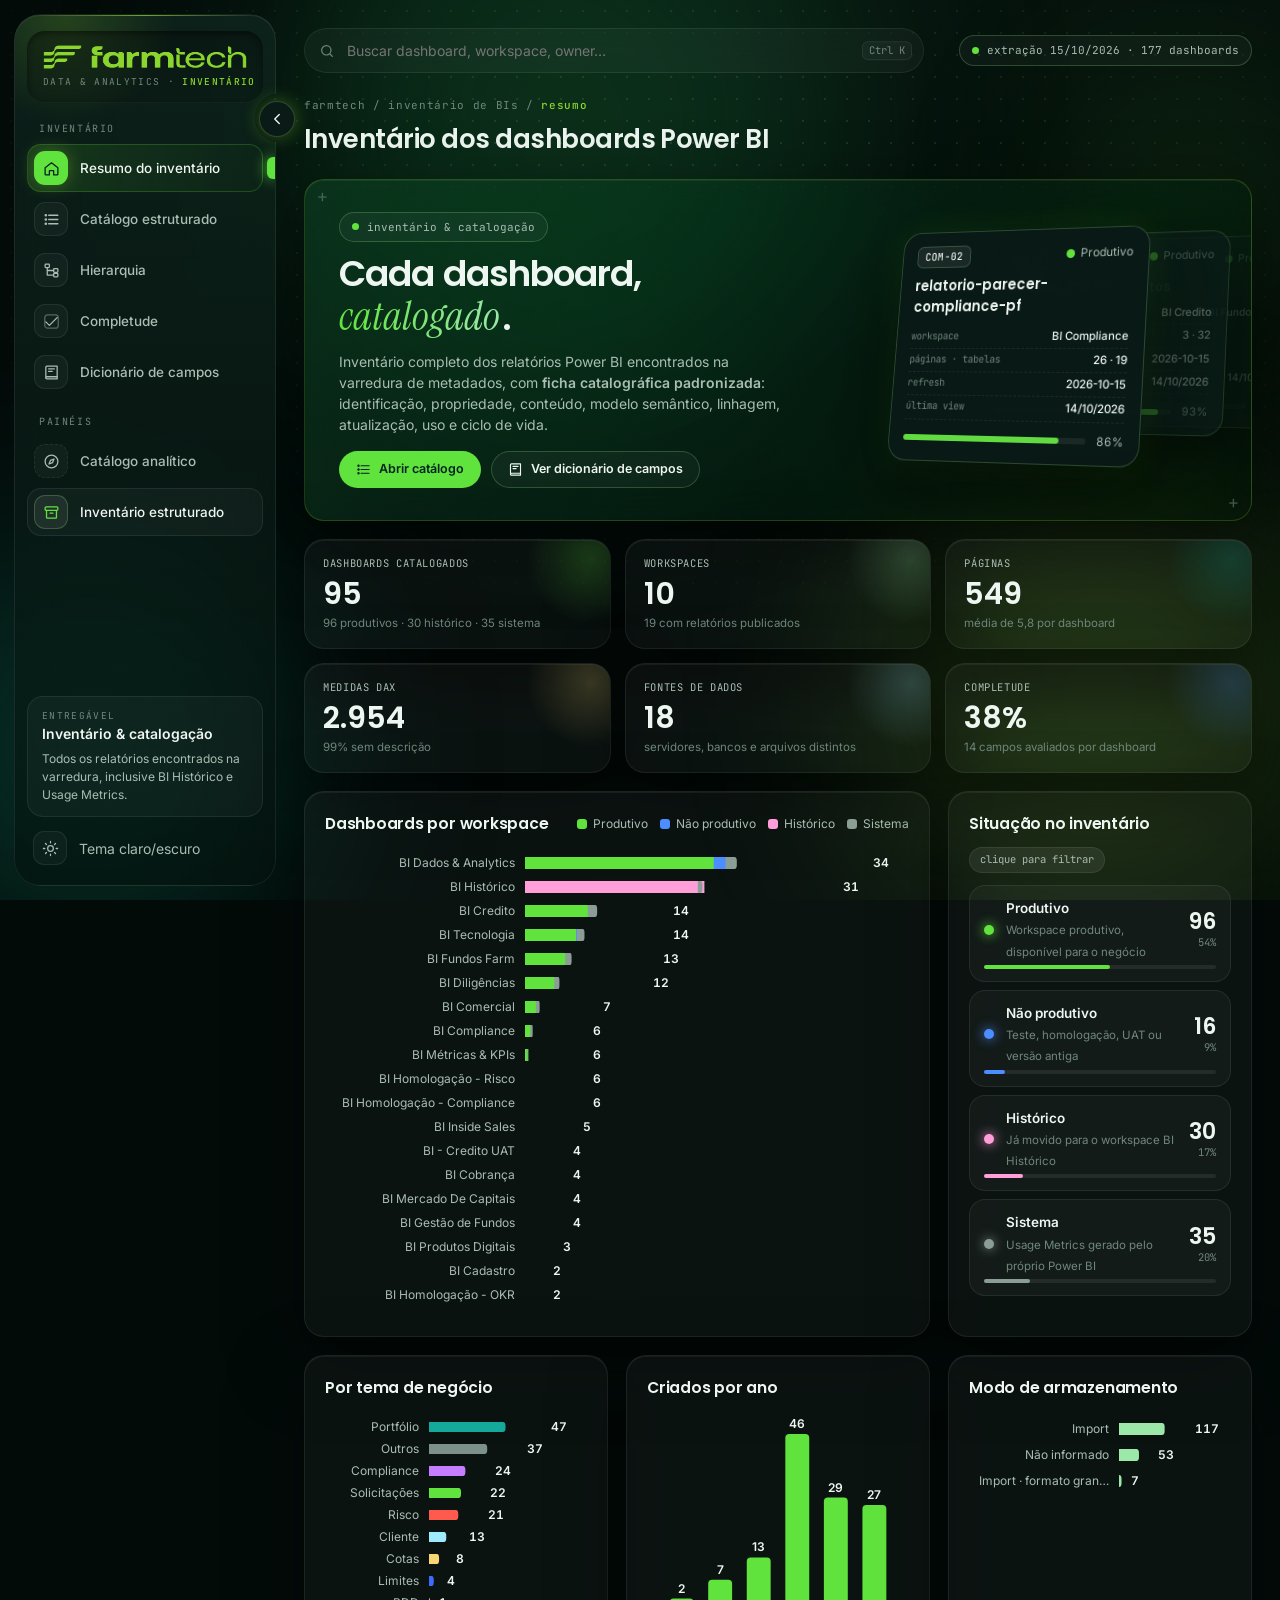
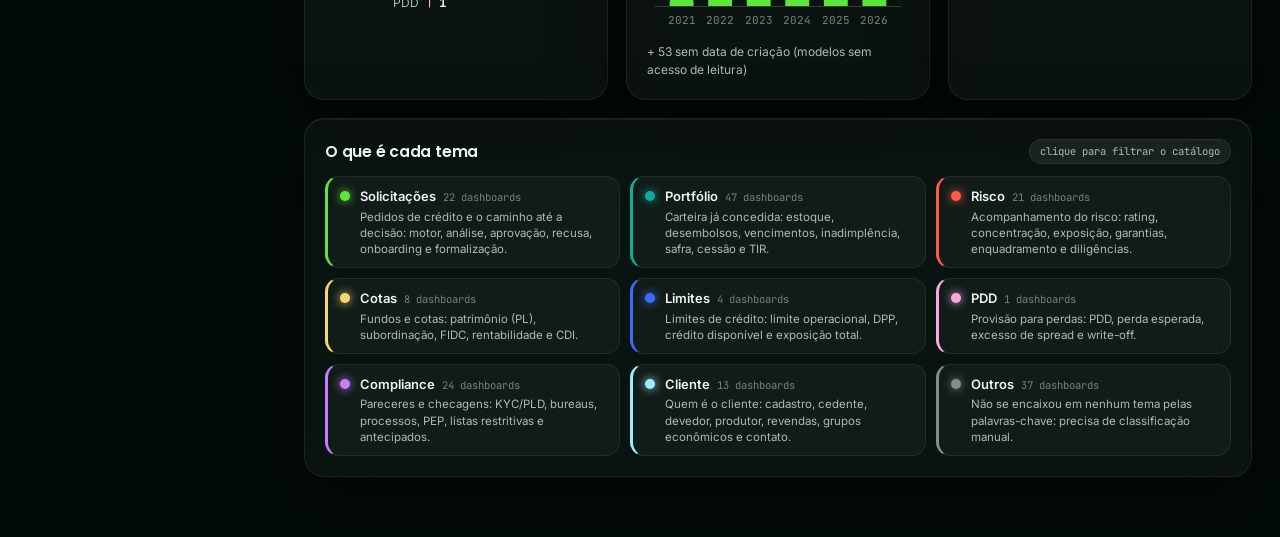
==== 03-dashboard/inventario.html @ 3e3327f7 "Versão inicial do catálogo de BIs (metadata scanning) Co-Authored-By: Claude Opus 5.5 <noreply@anthr" ====
<!doctype html>
<html lang="pt-BR">
<head>
  <meta charset="utf-8">
  <meta name="viewport" content="width=device-width, initial-scale=1">
  <title>Inventário de BIs · Farm Analytics</title>
  <link rel="preconnect" href="https://fonts.googleapis.com">
  <link rel="preconnect" href="https://fonts.gstatic.com" crossorigin>
  <link href="https://fonts.googleapis.com/css2?family=Poppins:wght@400;500;600;700&family=Inter:wght@400;500;600&family=Instrument+Serif:ital@0;1&family=JetBrains+Mono:wght@400;500&display=swap" rel="stylesheet">
  <link rel="stylesheet" href="assets/css/style.css">
  <link rel="stylesheet" href="assets/css/inventario.css">
</head>
<body>
  <div class="bg" aria-hidden="true">
    <span class="blob b1"></span><span class="blob b2"></span><span class="blob b3"></span><span class="blob b4"></span>
    <div class="grid-overlay"></div>
  </div>

  <div class="app">
    <!-- ================= SIDEBAR (flutuante, com entalhe) ================= -->
    <aside class="sidebar" id="sidebar">
      <div class="sb-panel">
        <a class="brand" href="inventario.html" data-label="Farmtech · Inventário de BIs">
          <div class="brand-logo">
            <img class="logo-dark-theme" src="assets/img/farmtech-logo-lime.png" alt="Farmtech">
            <img class="logo-light" src="assets/img/farmtech-logo-dark.png" alt="Farmtech">
            <div class="brand-kicker">Data &amp; Analytics · <b>Inventário</b></div>
          </div>
          <div class="brand-mark" aria-hidden="true">
            <img class="logo-dark-theme" src="assets/img/farmtech-mark-lime.png" alt="">
            <img class="logo-light" src="assets/img/farmtech-mark-dark.png" alt="">
          </div>
        </a>

        <div class="sb-label">Inventário</div>
        <nav class="nav" id="nav">
          <button data-view="resumo" class="active" data-label="Resumo do inventário"><span class="ni"><i data-ico="home"></i></span><span class="nl">Resumo do inventário</span></button>
          <button data-view="catalogo" data-label="Catálogo estruturado"><span class="ni"><i data-ico="list"></i></span><span class="nl">Catálogo estruturado</span></button>
          <button data-view="hierarquia" data-label="Hierarquia"><span class="ni"><i data-ico="tree"></i></span><span class="nl">Hierarquia</span></button>
          <button data-view="completude" data-label="Completude de metadados"><span class="ni"><i data-ico="check"></i></span><span class="nl">Completude</span></button>
          <button data-view="dicionario" data-label="Dicionário de campos"><span class="ni"><i data-ico="book"></i></span><span class="nl">Dicionário de campos</span></button>
        </nav>

        <div class="sb-label">Painéis</div>
        <nav class="nav panels">
          <a href="index.html" data-label="Catálogo analítico"><span class="ni"><i data-ico="compass"></i></span><span class="nl">Catálogo analítico</span></a>
          <a href="inventario.html" class="active" data-label="Inventário estruturado" aria-current="page"><span class="ni"><i data-ico="archive"></i></span><span class="nl">Inventário estruturado</span></a>
        </nav>

        <div class="side-foot">
          <div class="side-card">
            <div class="brand-kicker">Entregável</div>
            <div class="strong">Inventário &amp; catalogação</div>
            <div class="muted small" style="margin-top:6px">Todos os relatórios encontrados na varredura, inclusive BI Histórico e Usage Metrics.</div>
          </div>
          <button class="theme-toggle" id="themeToggle" data-label="Alternar tema claro/escuro"><span class="ni"><i data-ico="sun"></i></span><span class="nl">Tema claro/escuro</span></button>
        </div>
      </div>
      <button class="sb-toggle" id="sbToggle" aria-controls="sidebar"><i data-ico="chev"></i></button>
    </aside>

    <!-- ================= MAIN ================= -->
    <main class="main">
      <header class="topbar">
        <button class="menu-btn" id="menuBtn" aria-label="Menu"><i data-ico="menu"></i></button>
        <div class="top-actions">
          <div class="search">
            <i data-ico="search"></i>
            <input id="globalSearch" placeholder="Buscar dashboard, workspace, owner…" autocomplete="off">
            <kbd>Ctrl K</kbd>
            <div class="search-results" id="searchResults"></div>
          </div>
          <span class="status-pill"><span class="dot"></span><span id="topStatus">—</span></span>
        </div>
      </header>
      <div class="page-head page-title">
        <div class="crumb">farmtech / inventário de BIs / <b id="viewKicker">resumo</b></div>
        <h1 id="viewTitle">Inventário dos dashboards Power BI</h1>
      </div>

      <!-- ---------- RESUMO ---------- -->
      <section class="view active" id="view-resumo">
        <div class="hero glass inv-hero">
          <div class="hero-txt">
            <span class="status-pill"><span class="dot"></span>inventário &amp; catalogação</span>
            <h2>Cada dashboard, <span class="hl">catalogado</span>.</h2>
            <p class="muted">Inventário completo dos relatórios Power BI encontrados na varredura de metadados, com <b>ficha catalográfica padronizada</b>:
              identificação, propriedade, conteúdo, modelo semântico, linhagem, atualização, uso e ciclo de vida.</p>
            <div class="row gap" style="margin-top:4px">
              <button class="btn primary" data-goto="catalogo"><i data-ico="list"></i> Abrir catálogo</button>
              <button class="btn" data-goto="dicionario"><i data-ico="book"></i> Ver dicionário de campos</button>
            </div>
          </div>
          <div class="inv-stack" id="invStack" aria-hidden="true"></div>
        </div>

        <div class="kpis" id="invKpis"></div>

        <div class="grid g-3">
          <div class="card glass span-2">
            <div class="card-h"><h3>Dashboards por workspace</h3><div class="legend" id="legSit"></div></div>
            <div id="barWsInv" class="chart"></div>
          </div>
          <div class="card glass span-1">
            <div class="card-h"><h3>Situação no inventário</h3><span class="chip">clique para filtrar</span></div>
            <div id="sitList" class="sit-list"></div>
          </div>
        </div>

        <div class="grid g-3">
          <div class="card glass span-1">
            <div class="card-h"><h3>Por tema de negócio</h3></div>
            <div id="barTema" class="chart short"></div>
          </div>
          <div class="card glass span-1">
            <div class="card-h"><h3>Criados por ano</h3></div>
            <div id="colAno" class="chart short"></div>
          </div>
          <div class="card glass span-1">
            <div class="card-h"><h3>Modo de armazenamento</h3></div>
            <div id="barModo" class="chart short"></div>
          </div>
        </div>

        <div class="card glass">
          <div class="card-h"><h3>O que é cada tema</h3><span class="chip">clique para filtrar o catálogo</span></div>
          <div id="temaLegInv"></div>
        </div>
      </section>

      <!-- ---------- CATÁLOGO ESTRUTURADO ---------- -->
      <section class="view" id="view-catalogo">
        <div class="toolbar glass">
          <input class="mini-search wide" id="invSearch" placeholder="Filtrar por nome, ID, workspace, owner, dataset, tabela…">
          <div class="tb-group"><label>Workspace</label><select id="fWs"><option value="">Todos</option></select></div>
          <div class="tb-group"><label>Tema</label><select id="fTema"><option value="">Todos</option></select></div>
          <div class="tb-group"><label>Situação</label><select id="fSit"><option value="">Todas</option></select></div>
          <div class="tb-group"><label>Ano</label><select id="fAno"><option value="">Todos</option></select></div>
          <div class="tb-group"><label>Owner</label><select id="fOwner"><option value="">Todos</option></select></div>
          <div class="row gap">
            <button class="btn" id="expCsv"><i data-ico="download"></i> CSV</button>
            <button class="btn" id="expJson"><i data-ico="download"></i> JSON</button>
          </div>
        </div>
        <div class="facet-row" id="facetSit"></div>
        <div class="card glass">
          <div class="card-h"><h3 id="catCount">Catálogo</h3><span class="muted small">Clique numa linha para abrir a ficha catalográfica</span></div>
          <div class="table-wrap xtall"><table class="dt" id="invTable"></table></div>
        </div>
      </section>

      <!-- ---------- HIERARQUIA ---------- -->
      <section class="view" id="view-hierarquia">
        <div class="section-intro">
          <p class="muted">Estrutura do inventário em três níveis: <b>workspace › dashboard › página</b>. O tamanho de cada bloco é o número de dashboards. Clique num bloco para aproximar e no caminho do título para voltar; clicar de novo num dashboard (ou numa página) abre a ficha.</p>
        </div>
        <div class="card glass">
          <div class="card-h"><h3 id="icicleTitle">Inventário</h3><div class="legend" id="legIcicle"></div></div>
          <div id="icicle" class="icicle"></div>
        </div>
        <div class="ws-cards" id="wsCards"></div>
      </section>

      <!-- ---------- COMPLETUDE ---------- -->
      <section class="view" id="view-completude">
        <div class="kpis small" id="qKpis"></div>
        <div class="grid g-3">
          <div class="card glass span-1">
            <div class="card-h"><h3>Preenchimento por campo</h3></div>
            <p class="muted small" style="margin-top:-4px">% dos dashboards em que o campo veio preenchido. Campos que não se aplicam a um relatório ficam fora da conta.</p>
            <div id="fieldBars" class="field-bars"></div>
          </div>
          <div class="card glass span-2">
            <div class="card-h"><h3>Workspace × campo</h3><div class="legend" id="legHeat"></div></div>
            <div id="heat" class="heat"></div>
          </div>
        </div>
        <div class="card glass">
          <div class="card-h"><h3>Fichas com lacunas</h3><span class="muted small">Ordenado da menor para a maior completude</span></div>
          <div class="table-wrap tall"><table class="dt" id="gapTable"></table></div>
        </div>
      </section>

      <!-- ---------- DICIONÁRIO ---------- -->
      <section class="view" id="view-dicionario">
        <div class="section-intro">
          <p class="muted">Esquema da ficha catalográfica: conjunto de campos mapeados a partir da varredura dos metadados de relatórios, dashboards e workspaces históricos. Para cada campo, são apresentados seu significado e origem. Trata-se da base do inventário, sendo a mesma estrutura exportada nos formatos CSV e JSON para compor o Catálogo Estruturado.</p>
        </div>
        <div class="dict-groups" id="dictGroups"></div>
      </section>
    </main>
  </div>

  <!-- ================= MODAL ================= -->
  <div class="modal-backdrop" id="modal" aria-hidden="true">
    <div class="modal glass" role="dialog" aria-modal="true">
      <button class="modal-x" id="modalClose" aria-label="Fechar">×</button>
      <div id="modalBody"></div>
    </div>
  </div>
  <div class="tooltip" id="tooltip"></div>

  <script src="assets/vendor/d3.min.js"></script>
  <script src="data/catalogo_data.js"></script>
  <script src="assets/js/shell.js"></script>
  <script src="assets/js/inventario.js"></script>
</body>
</html>
---- 03-dashboard/assets/css/style.css ----
/* =========================================================================
   Catálogo de BIs · Farm Analytics
   Paleta e tipografia: Design-System / Cronograma Onboarding (Farmtech)
   Linguagem visual: painel escuro, grade de pontos, brilho lime,
   vidro fosco com borda fina e sidebar flutuante com entalhe.
   ========================================================================= */
:root {
  /* marca */
  --black-green: #00231D;
  --deep: #052A20;
  --forest: #0F4A31;
  --brand: #8AD62E;          /* verde da logo */
  --lime: #61E33D;
  --lime-2: #9BFF7A;
  --mint: #9BE8A8;
  --olive: #4F8406;
  --mist: #E4EFE9;
  --paper: #F0F7F3;

  /* superfícies (escuro = padrão) */
  --bg: #030B09;
  --bg-2: #07150F;
  --surface: rgba(255, 255, 255, 0.035);
  --surface-2: rgba(255, 255, 255, 0.07);
  --surface-solid: #0A1A16;
  --panel: rgba(9, 24, 20, 0.66);
  --border: rgba(255, 255, 255, 0.075);
  --border-strong: rgba(170, 240, 150, 0.22);
  --hair: rgba(255, 255, 255, 0.06);
  --ink: #EEF6F1;
  --ink-2: #A9BDB3;
  --ink-3: #6F877C;
  --grid: rgba(190, 255, 170, 0.11);
  --glow: rgba(138, 214, 46, 0.35);
  --shadow: 0 24px 70px rgba(0, 0, 0, 0.5);
  --blob-op: .5;
  --spot: rgba(138, 214, 46, 0.075);

  /* temas (validados: ΔE OKLab ≥ 15 visão normal) */
  --t-solicitacoes: #61E33D;
  --t-portfolio: #14A99A;
  --t-risco: #FF5A4E;
  --t-cotas: #F7D774;
  --t-limites: #3D6BFF;
  --t-pdd: #FFA8E0;
  --t-compliance: #C77DFF;
  --t-cliente: #9EEBFF;
  --t-outros: #7C918A;

  /* situação do inventário (validados: CVD ΔE ≥ 9 no escuro) */
  --s-produtivo: #61E33D;
  --s-naoprod: #4C8DFF;
  --s-historico: #FF9ED8;
  --s-sistema: #8A9E96;

  /* status */
  --r-manter: #61E33D;
  --r-consolidar: #5BA8FF;
  --r-revisar: #F2B84B;
  --r-arquivar: #FF5A4E;

  --radius: 20px;
  --radius-sm: 12px;
  --ease: cubic-bezier(.16, 1, .3, 1);
  --spring: cubic-bezier(.34, 1.4, .5, 1);
  --sb-w: 276px;
  --sb-w-min: 96px;
  --font-h: "Poppins", "Segoe UI", system-ui, sans-serif;
  --font-b: "Inter", "Segoe UI", system-ui, sans-serif;
  --font-s: "Instrument Serif", Georgia, "Times New Roman", serif;
  --font-m: "JetBrains Mono", ui-monospace, "Cascadia Mono", Consolas, monospace;
}

@media (prefers-color-scheme: light) {
  :root:not([data-theme="dark"]) { color-scheme: light; }
}
:root[data-theme="light"] {
  --bg: #EDF4EF;
  --bg-2: #F7FBF8;
  --surface: rgba(255, 255, 255, 0.7);
  --surface-2: rgba(255, 255, 255, 0.95);
  --surface-solid: #FFFFFF;
  --panel: rgba(255, 255, 255, 0.72);
  --border: rgba(15, 74, 49, 0.11);
  --border-strong: rgba(15, 74, 49, 0.26);
  --hair: rgba(15, 74, 49, 0.08);
  --ink: #00231D;
  --ink-2: #2D5546;
  --ink-3: #5F7E71;
  --grid: rgba(15, 74, 49, 0.14);
  --glow: rgba(63, 181, 31, 0.25);
  --shadow: 0 20px 50px rgba(15, 74, 49, 0.12);
  --blob-op: .26;
  --spot: rgba(63, 181, 31, 0.07);
  --t-cotas: #C99A12;
  --t-cliente: #1BA6CC;
  --t-pdd: #D9579E;
  --t-solicitacoes: #3FB51F;
  --r-manter: #2E9E1A;
  --s-produtivo: #2E9E1A;
  --s-naoprod: #2F6FD6;
  --s-historico: #C2367F;
  --s-sistema: #AEBAB5;
}
:root[data-theme="dark"] { color-scheme: dark; }

* { box-sizing: border-box; }
html, body { margin: 0; height: 100%; }
body {
  background: var(--bg);
  color: var(--ink);
  font-family: var(--font-b);
  font-size: 14px;
  line-height: 1.5;
  -webkit-font-smoothing: antialiased;
  overflow-x: hidden;
}
::selection { background: var(--lime); color: var(--black-green); }
h1, h2, h3, h4 { font-family: var(--font-h); margin: 0; letter-spacing: -0.015em; }
b, strong, .strong { font-weight: 600; }
.muted { color: var(--ink-2); }
.small { font-size: 12px; }
.mono { font-family: var(--font-m); letter-spacing: 0; }
.lime { color: var(--lime); }
.hl { font-family: var(--font-s); font-style: italic; font-weight: 400; letter-spacing: 0; padding-right: .06em;
  background: linear-gradient(90deg, var(--lime), var(--mint)); -webkit-background-clip: text; background-clip: text; color: transparent; }
:root[data-theme="light"] .hl { background: linear-gradient(90deg, #2E9E1A, #0F6B5A); -webkit-background-clip: text; background-clip: text; }
.row { display: flex; align-items: center; }
.gap { gap: 10px; flex-wrap: wrap; }

/* ---------------- fundo: grade de pontos + brilhos ---------------- */
.bg { position: fixed; inset: 0; z-index: 0; overflow: hidden; pointer-events: none;
  background: radial-gradient(1100px 650px at 78% -12%, var(--bg-2), transparent 70%), var(--bg); }
.blob { position: absolute; border-radius: 50%; filter: blur(110px); opacity: var(--blob-op); will-change: transform; }
.b1 { width: 560px; height: 560px; background: #12502A; top: -160px; left: 22%; animation: float1 28s ease-in-out infinite; }
.b2 { width: 460px; height: 460px; background: var(--brand); top: 52%; left: 68%; opacity: calc(var(--blob-op) * .38); animation: float2 34s ease-in-out infinite; }
.b3 { width: 380px; height: 380px; background: #0B5A4B; top: 62%; left: -8%; animation: float3 30s ease-in-out infinite; }
.b4 { width: 240px; height: 240px; background: var(--lime); top: 10%; left: 84%; opacity: calc(var(--blob-op) * .3); animation: float1 22s ease-in-out infinite reverse; }
@keyframes float1 { 0%,100% { transform: translate(0,0) scale(1); } 50% { transform: translate(90px,60px) scale(1.12); } }
@keyframes float2 { 0%,100% { transform: translate(0,0) scale(1); } 50% { transform: translate(-140px,-80px) scale(.9); } }
@keyframes float3 { 0%,100% { transform: translate(0,0); } 33% { transform: translate(80px,-60px); } 66% { transform: translate(30px,50px); } }
.grid-overlay { position: absolute; inset: 0;
  background-image: radial-gradient(var(--grid) 1px, transparent 1.4px);
  background-size: 22px 22px; mask-image: radial-gradient(ellipse 90% 70% at 55% 20%, #000 15%, transparent 78%);
  -webkit-mask-image: radial-gradient(ellipse 90% 70% at 55% 20%, #000 15%, transparent 78%); }

/* ---------------- layout ---------------- */
.app { position: relative; z-index: 1; display: grid; grid-template-columns: var(--sb-w) minmax(0, 1fr); min-height: 100vh;
  transition: grid-template-columns .55s var(--ease); }
.app.collapsed { grid-template-columns: var(--sb-w-min) minmax(0, 1fr); }

.glass {
  background-color: var(--surface);
  background-image: radial-gradient(420px circle at var(--mx, -999px) var(--my, -999px), var(--spot), transparent 45%);
  border: 1px solid var(--border);
  border-radius: var(--radius);
  backdrop-filter: blur(18px) saturate(140%);
  -webkit-backdrop-filter: blur(18px) saturate(140%);
  box-shadow: inset 0 1px 0 var(--hair), var(--shadow);
  transition: border-color .35s, transform .35s var(--ease), box-shadow .35s;
}

/* ================= SIDEBAR flutuante com entalhe ================= */
.sidebar { position: sticky; top: 0; height: 100vh; padding: 14px 0 14px 14px; z-index: 40; }
.sb-panel {
  --notch-y: 104px;
  position: relative; height: 100%; display: flex; flex-direction: column; gap: 18px; padding: 16px 12px 14px;
  border-radius: 26px; overflow: hidden auto; scrollbar-width: none;
  background: linear-gradient(180deg, rgba(16, 38, 31, .78), rgba(6, 17, 14, .62));
  border: 1px solid var(--border);
  backdrop-filter: blur(24px) saturate(150%); -webkit-backdrop-filter: blur(24px) saturate(150%);
  box-shadow: inset 0 1px 0 rgba(255,255,255,.07);
  /* o entalhe: meia-lua recortada na borda direita, onde encaixa o botão de recolher */
  -webkit-mask: radial-gradient(circle at calc(100% + 3px) var(--notch-y), transparent 24px, #000 24.6px);
          mask: radial-gradient(circle at calc(100% + 3px) var(--notch-y), transparent 24px, #000 24.6px);
}
:root[data-theme="light"] .sb-panel { background: linear-gradient(180deg, rgba(255,255,255,.88), rgba(255,255,255,.66)); }
.sb-panel::before { /* filete lime no topo */
  content: ""; position: absolute; left: 22px; right: 22px; top: 0; height: 1px;
  background: linear-gradient(90deg, transparent, var(--brand), transparent); opacity: .7; }
.sb-panel::after { /* brilho difuso */
  content: ""; position: absolute; width: 220px; height: 220px; left: -60px; top: -110px; border-radius: 50%;
  background: radial-gradient(circle, var(--glow), transparent 70%); opacity: .55; pointer-events: none; }

/* botão que mora no entalhe */
.sb-toggle { all: unset; position: absolute; z-index: 3; top: calc(14px + 104px - 17px); left: calc(100% - 17px);
  width: 34px; height: 34px; border-radius: 50%; display: grid; place-items: center; cursor: pointer; color: var(--ink);
  background: var(--surface-solid); border: 1px solid var(--border-strong);
  box-shadow: 0 0 0 4px rgba(3,11,9,.0), 0 0 18px var(--glow);
  transition: transform .5s var(--spring), background .25s, color .25s, box-shadow .25s; }
.sb-toggle:hover { background: var(--lime); color: var(--black-green); box-shadow: 0 0 26px var(--glow); }
.sb-toggle:focus-visible { outline: 2px solid var(--lime); outline-offset: 2px; }
.sb-toggle i { width: 16px; height: 16px; transition: transform .5s var(--ease); }
.app.collapsed .sb-toggle i { transform: rotate(180deg); }

.sb-panel > * { flex: none; }
.sb-panel::-webkit-scrollbar { display: none; }
@media (max-height: 820px) { .side-card { display: none; } .sb-panel { gap: 14px; } }

/* marca: placa "entalhada" com a logo */
.brand { position: relative; z-index: 1; height: 72px; border-radius: 18px; display: flex; align-items: center; padding: 0 16px; gap: 12px;
  background: linear-gradient(180deg, rgba(0,0,0,.28), rgba(0,0,0,.12));
  box-shadow: inset 0 2px 6px rgba(0,0,0,.45), inset 0 -1px 0 rgba(255,255,255,.05);
  text-decoration: none; color: inherit; overflow: hidden; }
:root[data-theme="light"] .brand { background: linear-gradient(180deg, rgba(0,35,29,.06), rgba(0,35,29,.02)); box-shadow: inset 0 2px 5px rgba(0,35,29,.12), inset 0 -1px 0 #fff; }
.brand-logo { display: flex; flex-direction: column; gap: 6px; min-width: 0; transition: opacity .35s, transform .45s var(--ease); }
.brand-logo img { height: 24px; width: auto; display: block; }
.brand-mark { position: absolute; left: 50%; top: 50%; width: 34px; translate: -50% -50%; opacity: 0; transform: scale(.6) rotate(-8deg);
  transition: opacity .35s, transform .5s var(--spring); }
.brand-mark img { width: 100%; display: block; }
.brand-kicker { font-family: var(--font-m); font-size: 9.5px; letter-spacing: .14em; color: var(--ink-3); white-space: nowrap; text-transform: uppercase; }
.brand-kicker b { color: var(--brand); font-weight: 500; }
.logo-light { display: none !important; }
:root[data-theme="light"] .logo-dark-theme { display: none !important; }
:root[data-theme="light"] .logo-light { display: block !important; }

/* rótulos de seção */
.sb-label { font-family: var(--font-m); font-size: 10px; letter-spacing: .16em; color: var(--ink-3); text-transform: uppercase; padding: 0 12px; margin-bottom: -10px;
  white-space: nowrap; transition: opacity .25s; }

/* navegação */
.nav { position: relative; z-index: 1; display: flex; flex-direction: column; gap: 3px; }
.nav button, .nav a { all: unset; cursor: pointer; display: flex; align-items: center; gap: 12px; padding: 6px 10px 6px 6px; border-radius: 14px;
  color: var(--ink-2); font-weight: 500; font-size: 13.5px; position: relative; border: 1px solid transparent;
  transition: background .25s, color .25s, border-color .25s; }
.nav .ni { width: 34px; height: 34px; border-radius: 11px; display: grid; place-items: center; flex: none; background: var(--surface);
  border: 1px solid var(--border); transition: background .3s, color .3s, box-shadow .3s, transform .45s var(--spring); }
.nav .ni i { width: 17px; height: 17px; }
.nav .nl { white-space: nowrap; overflow: hidden; text-overflow: ellipsis; transition: opacity .25s, transform .4s var(--ease); }
.nav button:hover, .nav a:hover { background: var(--surface-2); color: var(--ink); }
.nav button:hover .ni, .nav a:hover .ni { transform: scale(1.06); }
.nav button.active, .nav a.active { color: var(--ink); background: linear-gradient(90deg, rgba(97,227,61,.14), rgba(97,227,61,.02)); border-color: rgba(97,227,61,.22); }
.nav button.active .ni, .nav a.active .ni { background: var(--lime); color: var(--black-green); border-color: transparent; box-shadow: 0 0 18px var(--glow); }
.nav button.active::after, .nav a.active::after { /* entalhe no item ativo */
  content: ""; position: absolute; right: -13px; top: 50%; width: 8px; height: 22px; translate: 0 -50%; border-radius: 6px 0 0 6px;
  background: var(--lime); box-shadow: 0 0 14px var(--lime); }
.nav button:focus-visible, .nav a:focus-visible { outline: 2px solid var(--lime); outline-offset: 1px; }
i[data-ico] { display: inline-grid; width: 18px; height: 18px; flex: none; }
i[data-ico] svg { width: 100%; height: 100%; }

/* trocador de painéis */
.panels .ni { border-style: dashed; }
.panels a.active { background: var(--surface); border-color: var(--border); }
.panels a.active .ni { border-style: solid; background: var(--surface-2); color: var(--lime); border-color: var(--border-strong); box-shadow: none; }
.panels a.active::after { display: none; }
:root[data-theme="light"] .panels a.active .ni { color: #2E9E1A; }

.side-foot { position: relative; z-index: 1; margin-top: auto; display: flex; flex-direction: column; gap: 8px; }
.side-card { padding: 12px 14px; border-radius: 16px; background: var(--surface); border: 1px solid var(--border); overflow: hidden; transition: opacity .25s; }
.status-pill { display: inline-flex; align-items: center; gap: 8px; font-family: var(--font-m); font-size: 11px; color: var(--ink-2);
  padding: 6px 12px; border-radius: 99px; border: 1px solid var(--border-strong); background: var(--surface); white-space: nowrap; }
.dot { width: 7px; height: 7px; border-radius: 50%; background: var(--lime); box-shadow: 0 0 0 0 var(--glow); animation: ping 2.4s infinite; flex: none; }
@keyframes ping { 0% { box-shadow: 0 0 0 0 rgba(97,227,61,.55); } 70% { box-shadow: 0 0 0 8px rgba(97,227,61,0); } 100% { box-shadow: 0 0 0 0 rgba(97,227,61,0); } }
.theme-toggle { all: unset; cursor: pointer; display: flex; gap: 12px; align-items: center; padding: 6px 10px 6px 6px; border-radius: 14px; color: var(--ink-2); }
.theme-toggle .ni { width: 34px; height: 34px; border-radius: 11px; display: grid; place-items: center; flex: none; background: var(--surface); border: 1px solid var(--border); }
.theme-toggle .ni i { width: 17px; height: 17px; transition: transform .6s var(--spring); }
.theme-toggle:hover { background: var(--surface-2); color: var(--ink); }
.theme-toggle:hover .ni i { transform: rotate(90deg); }

/* sidebar recolhida */
.app.collapsed .nl, .app.collapsed .sb-label, .app.collapsed .side-card { opacity: 0; pointer-events: none; }
.app.collapsed .nl { transform: translateX(-6px); }
.app.collapsed .sb-label { height: 0; margin: 0; overflow: hidden; }
.app.collapsed .side-card { display: none; }
.app.collapsed .brand { padding: 0; justify-content: center; }
.app.collapsed .brand-logo { opacity: 0; transform: translateX(-12px); }
.app.collapsed .brand-mark { opacity: 1; transform: none; }
.app.collapsed .nav button, .app.collapsed .nav a, .app.collapsed .theme-toggle { padding: 6px; justify-content: center; gap: 0; }
.app.collapsed .nl { width: 0; }
/* dica flutuante quando recolhida (posicionada por shell.js) */
.sb-tip { position: fixed; z-index: 200; left: 0; top: 0; padding: 6px 12px; border-radius: 10px; font-size: 12px; font-weight: 500; white-space: nowrap;
  color: var(--ink); background: var(--surface-solid); border: 1px solid var(--border-strong); box-shadow: var(--shadow); pointer-events: none;
  opacity: 0; transform: translate(-6px, -50%); transition: opacity .18s, transform .3s var(--ease); }
.sb-tip.on { opacity: 1; transform: translate(0, -50%); }

/* ================= MAIN ================= */
.main { padding: 14px 28px 60px; min-width: 0; }
.topbar { position: sticky; top: 0; z-index: 30; display: flex; align-items: center; gap: 18px; margin: 0 -14px 20px; padding: 14px 14px;
  border-radius: 0 0 20px 20px; transition: background .3s, backdrop-filter .3s, box-shadow .3s; }
.topbar.scrolled { background: color-mix(in srgb, var(--bg) 70%, transparent); backdrop-filter: blur(16px) saturate(140%); -webkit-backdrop-filter: blur(16px) saturate(140%);
  box-shadow: 0 1px 0 var(--border); }
.page-title { display: flex; flex-direction: column; gap: 2px; min-width: 0; }
.page-title h1 { font-size: 22px; font-weight: 600; white-space: nowrap; overflow: hidden; text-overflow: ellipsis; }
.crumb { font-family: var(--font-m); font-size: 11px; letter-spacing: .06em; color: var(--ink-3); white-space: nowrap; }
.crumb b { color: var(--brand); font-weight: 500; text-transform: lowercase; }
:root[data-theme="light"] .crumb b { color: #2E9E1A; }
.kicker { font-size: 11px; letter-spacing: .18em; color: var(--ink-3); font-weight: 600; text-transform: uppercase; }
.menu-btn { all: unset; display: none; cursor: pointer; padding: 9px; border-radius: 12px; border: 1px solid var(--border); background: var(--surface); }
.menu-btn i { width: 18px; height: 18px; }
.top-actions { margin-left: auto; display: flex; align-items: center; gap: 12px; }
.search { position: relative; width: min(400px, 36vw); }
.search > i { position: absolute; z-index: 1; left: 15px; top: 50%; transform: translateY(-50%); color: var(--ink-3); width: 16px; height: 16px; pointer-events: none; }
.search input { width: 100%; padding: 11px 50px 11px 42px; border-radius: 99px; border: 1px solid var(--border);
  background: var(--surface); color: var(--ink); font: inherit; outline: none; backdrop-filter: blur(12px); transition: border .25s, box-shadow .25s, background .25s; }
.search input:focus { border-color: var(--lime); box-shadow: 0 0 0 4px rgba(97,227,61,.14); background: var(--surface-2); }
.search kbd { position: absolute; right: 12px; top: 50%; transform: translateY(-50%); font-family: var(--font-m); font-size: 10.5px; color: var(--ink-3);
  border: 1px solid var(--border); border-radius: 6px; padding: 1px 6px; background: var(--surface); pointer-events: none; z-index: 1; }
.search input:focus ~ kbd { opacity: 0; }
.search-results { position: absolute; top: calc(100% + 8px); left: 0; right: 0; max-height: 420px; overflow: auto; z-index: 30;
  background: var(--surface-solid); border: 1px solid var(--border-strong); border-radius: 18px; box-shadow: var(--shadow); display: none; padding: 6px; }
.search-results.open { display: block; animation: drop .28s var(--ease); transform-origin: top center; }
@keyframes drop { from { opacity: 0; transform: translateY(-6px) scale(.98); } to { opacity: 1; transform: none; } }
.search-results .sr { padding: 9px 12px; cursor: pointer; display: flex; gap: 10px; align-items: center; border-radius: 12px; }
.search-results .sr:hover, .search-results .sr.sel { background: var(--surface-2); }
.search-results .sr small { color: var(--ink-3); margin-left: auto; white-space: nowrap; }
.sr-type { font-family: var(--font-m); font-size: 10px; padding: 2px 7px; border-radius: 6px; background: var(--surface-2); color: var(--ink-2); text-transform: uppercase; letter-spacing: .04em; }

/* views */
.view { display: none; flex-direction: column; gap: 18px; }
.view.active { display: flex; }
.view.active > * { animation: rise .7s var(--ease) both; }
.view.active > *:nth-child(2) { animation-delay: .06s; }
.view.active > *:nth-child(3) { animation-delay: .12s; }
.view.active > *:nth-child(4) { animation-delay: .18s; }
.view.active > *:nth-child(5) { animation-delay: .24s; }
@keyframes rise { from { opacity: 0; transform: translateY(18px); filter: blur(4px); } to { opacity: 1; transform: none; filter: none; } }
@keyframes viewIn { from { opacity: 0; transform: translateY(14px); } to { opacity: 1; transform: none; } }
@keyframes pop { from { opacity: 0; transform: scale(.96); } to { opacity: 1; transform: none; } }

.grid { display: grid; gap: 18px; }
.g-3 { grid-template-columns: repeat(3, minmax(0, 1fr)); }
.g-2 { grid-template-columns: repeat(2, minmax(0, 1fr)); }
.span-1 { grid-column: span 1; }
.span-2 { grid-column: span 2; }
.card { padding: 20px; min-width: 0; }
.card.glass:hover { border-color: var(--border-strong); }
.card-h { display: flex; align-items: center; justify-content: space-between; gap: 12px; margin-bottom: 12px; flex-wrap: wrap; }
.card-h h3 { font-size: 15.5px; font-weight: 600; }
.chip { font-family: var(--font-m); font-size: 10.5px; padding: 4px 10px; border-radius: 99px; background: var(--surface-2); color: var(--ink-2); border: 1px solid var(--border); }
.chart { width: 100%; min-height: 260px; position: relative; }
.chart.tall { min-height: 440px; }

/* hero */
.hero { display: grid; grid-template-columns: 1.4fr 1fr; overflow: hidden; position: relative; min-height: 230px;
  background: linear-gradient(120deg, rgba(18,70,40,.5), rgba(3,14,11,.2)); border-color: rgba(138,214,46,.22); }
:root[data-theme="light"] .hero { background: linear-gradient(120deg, rgba(226,255,217,.9), rgba(255,255,255,.6)); }
.hero::before, .hero::after { /* marcas de mira nos cantos */
  content: "+"; position: absolute; font: 300 18px/1 var(--font-m); color: var(--ink-3); opacity: .6; pointer-events: none; }
.hero::before { left: 12px; top: 8px; }
.hero::after { right: 12px; bottom: 8px; }
.hero-txt { padding: 32px 34px; display: flex; flex-direction: column; gap: 12px; justify-content: center; position: relative; z-index: 1; }
.hero h2 { font-size: 36px; font-weight: 600; line-height: 1.12; letter-spacing: -0.025em; }
.hero h2 .hl { font-size: 1.12em; }
.hero p { max-width: 640px; margin: 0; }
.hero-orb { position: relative; }
.hero-orb canvas { position: absolute; inset: 0; width: 100%; height: 100%; }
.hero .status-pill { align-self: flex-start; }

/* KPIs */
.kpis { display: grid; grid-template-columns: repeat(6, minmax(0, 1fr)); gap: 14px; }
.kpis.small { grid-template-columns: repeat(4, minmax(0, 1fr)); }
.kpi { padding: 16px 18px; position: relative; overflow: hidden; cursor: default; }
.kpi:hover { transform: translateY(-4px); border-color: var(--border-strong); }
.kpi::after { content: ""; position: absolute; width: 130px; height: 130px; right: -46px; top: -46px; border-radius: 50%;
  background: radial-gradient(circle, var(--kc, var(--lime)) 0%, transparent 70%); opacity: .2; transition: opacity .3s, transform .6s var(--ease); }
.kpi:hover::after { opacity: .38; transform: scale(1.2); }
.kpi .k-label { font-family: var(--font-m); font-size: 10.5px; letter-spacing: .06em; color: var(--ink-2); text-transform: uppercase; }
.kpi .k-val { font-family: var(--font-h); font-size: 30px; font-weight: 600; margin-top: 6px; line-height: 1.1; font-variant-numeric: tabular-nums; }
.kpi .k-sub { font-size: 11.5px; color: var(--ink-3); margin-top: 4px; }
.kpi.clickable { cursor: pointer; }

/* legend */
.legend { display: flex; gap: 12px; flex-wrap: wrap; font-size: 12px; color: var(--ink-2); }
.legend span { display: inline-flex; gap: 6px; align-items: center; }
.sw { width: 10px; height: 10px; border-radius: 3px; display: inline-block; flex: none; }
.sw.round { border-radius: 50%; }

/* insights */
.insights { list-style: none; padding: 0; margin: 0; display: flex; flex-direction: column; gap: 10px; }
.insights li { display: flex; gap: 12px; padding: 12px; border-radius: 14px; background: var(--surface); border: 1px solid var(--border);
  cursor: pointer; transition: background .25s, transform .35s var(--ease), border-color .25s; }
.insights li:hover { background: var(--surface-2); transform: translateX(4px); border-color: var(--border-strong); }
.insights .ii { width: 30px; height: 30px; border-radius: 10px; display: grid; place-items: center; flex: none; font-weight: 700; font-family: var(--font-h); }
.insights .it b { color: var(--ink); }
.insights .it { color: var(--ink-2); font-size: 13px; }

/* toolbar */
.toolbar { display: flex; flex-wrap: wrap; gap: 18px; align-items: flex-end; padding: 14px 18px; }
.tb-group { display: flex; flex-direction: column; gap: 6px; }
.tb-group label { font-family: var(--font-m); font-size: 10.5px; color: var(--ink-3); letter-spacing: .04em; text-transform: uppercase; }
.tb-group label b { color: var(--lime); }
.seg { display: inline-flex; background: var(--surface); border: 1px solid var(--border); border-radius: 99px; padding: 3px; flex-wrap: wrap; }
.seg button { all: unset; cursor: pointer; padding: 6px 13px; border-radius: 99px; font-size: 12.5px; color: var(--ink-2); transition: background .25s, color .25s, box-shadow .25s; }
.seg button:hover { color: var(--ink); }
.seg button.on { background: var(--lime); color: var(--black-green); font-weight: 600; box-shadow: 0 4px 16px var(--glow); }
.seg.small button { padding: 4px 11px; font-size: 12px; }
select, .mini-search { font: inherit; color: var(--ink); background: var(--surface); border: 1px solid var(--border); border-radius: 12px; padding: 7px 11px; outline: none; transition: border-color .2s, box-shadow .2s; }
select option { background: var(--surface-solid); color: var(--ink); }
.mini-search:focus, select:focus { border-color: var(--lime); box-shadow: 0 0 0 3px rgba(97,227,61,.12); }
.mini-search.wide { min-width: 300px; flex: 1; }
input[type=range] { accent-color: var(--lime); width: 170px; }
.check { display: flex; gap: 8px; align-items: center; font-size: 12.5px; color: var(--ink-2); cursor: pointer; padding-bottom: 6px; }
.check input { accent-color: var(--lime); }
.btn { all: unset; cursor: pointer; display: inline-flex; gap: 8px; align-items: center; padding: 8px 16px; border-radius: 99px; font-size: 12.5px; font-weight: 600;
  border: 1px solid var(--border-strong); color: var(--ink); background: var(--surface); transition: background .25s, color .25s, transform .3s var(--spring), box-shadow .25s; }
.btn:hover { background: var(--lime); color: var(--black-green); transform: translateY(-2px); box-shadow: 0 8px 22px var(--glow); }
.btn.primary { background: var(--lime); color: var(--black-green); border-color: transparent; }
.btn i { width: 15px; height: 15px; }

/* grafo */
.graph-wrap { position: relative; height: 640px; overflow: hidden; padding: 0; }
.graph-wrap.tall { height: 620px; }
.graph-wrap svg { width: 100%; height: 100%; display: block; cursor: grab; }
.graph-wrap svg:active { cursor: grabbing; }
.graph-legend { position: absolute; left: 16px; top: 16px; display: flex; flex-direction: column; gap: 5px; padding: 12px 14px; border-radius: 14px;
  background: color-mix(in srgb, var(--surface-solid) 88%, transparent); backdrop-filter: blur(10px); border: 1px solid var(--border); font-size: 12px; max-height: calc(100% - 32px); overflow: auto; }
.graph-legend .lg { display: flex; gap: 8px; align-items: center; cursor: pointer; color: var(--ink-2); user-select: none; transition: opacity .2s; }
.graph-legend .lg.off { opacity: .35; text-decoration: line-through; }
.graph-legend .lg:hover { color: var(--ink); }
.graph-hint { position: absolute; bottom: 12px; left: 50%; transform: translateX(-50%); font-family: var(--font-m); font-size: 10.5px; color: var(--ink-3);
  background: color-mix(in srgb, var(--surface-solid) 88%, transparent); padding: 6px 14px; border-radius: 99px; border: 1px solid var(--border); white-space: nowrap; }
.graph-stats { position: absolute; right: 16px; top: 16px; font-family: var(--font-m); font-size: 11px; color: var(--ink-2); background: color-mix(in srgb, var(--surface-solid) 88%, transparent);
  padding: 8px 12px; border-radius: 12px; border: 1px solid var(--border); }
.node circle { stroke: var(--bg); stroke-width: 2px; transition: opacity .25s; }
.node text { font-size: 10px; fill: var(--ink-2); pointer-events: none; paint-order: stroke; stroke: var(--bg); stroke-width: 3px; transition: opacity .25s; }
.node.np circle { stroke-dasharray: 3 2; stroke: var(--ink-3); }
.node .halo { fill: none; stroke-width: 1.5; opacity: 0; }
.node:hover .halo, .node.focus .halo { opacity: .9; }
.link { stroke: var(--ink-3); transition: opacity .25s; }
.dim { opacity: .08 !important; }
.hull { fill-opacity: .07; stroke-opacity: .35; stroke-width: 1.5; stroke-dasharray: 5 5; transition: fill-opacity .3s; }
.hull-label { font-family: var(--font-h); font-size: 13px; font-weight: 600; text-anchor: middle; pointer-events: none; opacity: .9; }
.pop { transform-box: fill-box; transform-origin: center; animation: popIn .55s cubic-bezier(.2,1.4,.4,1) both; }
@keyframes popIn { from { transform: scale(0); opacity: 0; } to { transform: scale(1); opacity: 1; } }
@keyframes pulseRing { 0% { r: 6; opacity: .8; } 100% { r: 26; opacity: 0; } }

.edge-legend { display: grid; grid-template-columns: repeat(auto-fit, minmax(260px, 1fr)); gap: 10px; font-size: 13px; color: var(--ink-2); }
.edge-legend > div { display: block; }
.eline { display: inline-block; vertical-align: middle; margin-right: 8px; width: 34px; height: 0; border-top: 2px solid var(--ink-3); }
.eline.solid { border-top: 3px solid var(--lime); }
.eline.dup { border-top: 3px dashed var(--r-arquivar); }
.eline.thick { border-top-width: 3px; border-color: var(--ink-2); }
.eline.thin { border-top-width: 1px; opacity: .6; }

/* temas */
.section-intro p { margin: 0; max-width: 980px; }
.theme-cards { display: grid; grid-template-columns: repeat(auto-fill, minmax(260px, 1fr)); gap: 16px; }
.tcard { padding: 18px; cursor: pointer; position: relative; overflow: hidden; }
.tcard:hover { transform: translateY(-6px); border-color: var(--tc); }
.tcard::before { content: ""; position: absolute; inset: 0; background: radial-gradient(400px 160px at 100% 0%, var(--tc), transparent 60%); opacity: .14; transition: opacity .3s; }
.tcard:hover::before { opacity: .26; }
.tcard > * { position: relative; }
.tcard .t-top { display: flex; align-items: center; gap: 10px; }
.tcard .t-dot { width: 12px; height: 12px; border-radius: 50%; background: var(--tc); box-shadow: 0 0 14px var(--tc); }
.tcard h4 { font-size: 17px; font-weight: 600; }
.tcard .t-n { margin-left: auto; font-family: var(--font-h); font-size: 26px; font-weight: 600; }
.tcard .t-sub { font-size: 12px; color: var(--ink-3); margin: 2px 0 12px; }
.stackbar { display: flex; height: 8px; border-radius: 99px; overflow: hidden; gap: 2px; margin-bottom: 12px; background: var(--surface); }
.stackbar span { display: block; height: 100%; }
.t-tabs { display: flex; flex-wrap: wrap; gap: 5px; }
.tag { font-size: 11px; padding: 3px 8px; border-radius: 7px; background: var(--surface-2); border: 1px solid var(--border); color: var(--ink-2); white-space: nowrap; max-width: 100%; overflow: hidden; text-overflow: ellipsis; }
.tag.fato { border-color: rgba(97,227,61,.4); color: var(--ink); }
.tag.click { cursor: pointer; transition: border-color .2s, color .2s; }
.tag.click:hover { border-color: var(--lime); color: var(--ink); }
.t-gap { font-size: 12px; color: var(--r-revisar); margin-top: 8px; }

.clusters { display: grid; grid-template-columns: repeat(auto-fill, minmax(320px, 1fr)); gap: 12px; }
.cl { padding: 14px; border-radius: 16px; background: var(--surface); border: 1px solid var(--border); border-left: 4px solid var(--tc); }
.cl-h { display: flex; gap: 8px; align-items: center; margin-bottom: 8px; }
.cl-h b { font-family: var(--font-h); }
.cl-members { display: flex; flex-wrap: wrap; gap: 5px; margin: 8px 0; }

/* tabelas */
.col-top { display: flex; flex-direction: column; gap: 6px; max-height: 540px; overflow: auto; padding-right: 4px; }
.col-row { display: grid; grid-template-columns: 1fr auto; gap: 4px 8px; font-size: 12.5px; cursor: pointer; padding: 4px 6px; border-radius: 8px; }
.col-row:hover { background: var(--surface-2); }
.col-row .bar { grid-column: 1 / -1; height: 6px; border-radius: 0 4px 4px 0; background: var(--mint); opacity: .75; }

/* data tables */
.table-wrap { overflow: auto; max-height: 520px; border-radius: 12px; }
.table-wrap.tall { max-height: 620px; }
.table-wrap.xtall { max-height: calc(100vh - 230px); }
table.dt { width: 100%; border-collapse: separate; border-spacing: 0; font-size: 13px; }
.dt th { position: sticky; top: 0; z-index: 2; background: var(--surface-solid); text-align: left; font-family: var(--font-m); font-weight: 500; font-size: 10.5px; color: var(--ink-3);
  text-transform: uppercase; letter-spacing: .05em; padding: 10px 12px; border-bottom: 1px solid var(--border-strong); cursor: pointer; white-space: nowrap; user-select: none; }
.dt th:hover { color: var(--ink); }
.dt th.sorted::after { content: " ↓"; color: var(--lime); }
.dt th.sorted.asc::after { content: " ↑"; }
.dt td { padding: 10px 12px; border-bottom: 1px solid var(--border); vertical-align: top; }
.dt tbody tr { cursor: pointer; transition: background .15s; }
.dt tbody tr:hover { background: var(--surface-2); }
.dt td.num { text-align: right; font-variant-numeric: tabular-nums; }
.dt .nm { font-weight: 600; color: var(--ink); }
.dt .sub { font-size: 11.5px; color: var(--ink-3); }
.mbar { display: flex; align-items: center; gap: 8px; min-width: 110px; }
.mbar .track { flex: 1; height: 6px; border-radius: 99px; background: var(--surface-2); overflow: hidden; }
.mbar .fill { height: 100%; border-radius: 0 4px 4px 0; }
.mbar small { width: 30px; text-align: right; font-variant-numeric: tabular-nums; color: var(--ink-2); }
.reasons { display: flex; flex-wrap: wrap; gap: 4px; }
.reasons span { font-size: 11px; padding: 2px 7px; border-radius: 6px; background: var(--surface-2); color: var(--ink-2); }

/* badges */
.rb { display: inline-flex; align-items: center; gap: 5px; font-size: 11.5px; font-weight: 600; padding: 3px 9px; border-radius: 99px; white-space: nowrap; border: 1px solid; }
.rb::before { font-weight: 700; }
.rb.Manter { color: var(--r-manter); border-color: color-mix(in srgb, var(--r-manter) 45%, transparent); background: color-mix(in srgb, var(--r-manter) 12%, transparent); }
.rb.Manter::before { content: "✓"; }
.rb.Consolidar { color: var(--r-consolidar); border-color: color-mix(in srgb, var(--r-consolidar) 45%, transparent); background: color-mix(in srgb, var(--r-consolidar) 12%, transparent); }
.rb.Consolidar::before { content: "⇄"; }
.rb.Revisar { color: var(--r-revisar); border-color: color-mix(in srgb, var(--r-revisar) 45%, transparent); background: color-mix(in srgb, var(--r-revisar) 12%, transparent); }
.rb.Revisar::before { content: "!"; }
.rb.Arquivar { color: var(--r-arquivar); border-color: color-mix(in srgb, var(--r-arquivar) 45%, transparent); background: color-mix(in srgb, var(--r-arquivar) 12%, transparent); }
.rb.Arquivar::before { content: "✕"; }
.rb.Histórico, .rb.Sistema { color: var(--ink-3); border-color: var(--border-strong); }
.tb { display: inline-flex; align-items: center; gap: 6px; font-size: 12px; color: var(--ink-2); white-space: nowrap; }
.tb .sw { width: 9px; height: 9px; border-radius: 50%; }
.typ { font-size: 11px; padding: 2px 8px; border-radius: 6px; background: var(--surface-2); color: var(--ink-2); white-space: nowrap; }
.typ.mesmo_modelo { color: var(--lime); }
.typ.duplicado { color: var(--r-arquivar); }
.typ.alta_sobreposicao { color: var(--r-consolidar); }

/* rec cards */
.rec-cards { display: grid; grid-template-columns: repeat(4, minmax(0, 1fr)); gap: 14px; }
.rc { padding: 18px 20px; cursor: pointer; position: relative; overflow: hidden; }
.rc:hover { transform: translateY(-4px); }
.rc::after { content: ""; position: absolute; left: 0; right: 0; bottom: 0; height: 3px; background: var(--rcc); box-shadow: 0 0 18px var(--rcc); }
.rc .rc-n { font-family: var(--font-h); font-size: 34px; font-weight: 600; }
.rc .rc-l { display: flex; align-items: center; gap: 8px; }
.rc .rc-d { font-size: 12px; color: var(--ink-3); margin-top: 2px; }
.rules { padding-left: 18px; margin: 0 0 14px; color: var(--ink-2); font-size: 12.5px; display: flex; flex-direction: column; gap: 6px; }
.rec-legend { display: flex; flex-direction: column; gap: 8px; font-size: 12px; color: var(--ink-2); margin-bottom: 12px; }

/* matriz */
.matrix { width: 100%; aspect-ratio: 1; position: relative; }
.matrix svg { width: 100%; height: 100%; }

/* tooltip */
.tooltip { position: fixed; z-index: 300; pointer-events: none; padding: 10px 12px; border-radius: 14px; font-size: 12.5px; max-width: 320px;
  background: color-mix(in srgb, var(--surface-solid) 92%, transparent); backdrop-filter: blur(12px); border: 1px solid var(--border-strong); box-shadow: var(--shadow);
  opacity: 0; transform: translateY(6px) scale(.98); transition: opacity .18s, transform .25s var(--ease); color: var(--ink); }
.tooltip.on { opacity: 1; transform: none; }
.tooltip .tt-t { font-weight: 600; font-family: var(--font-h); margin-bottom: 4px; }
.tooltip .tt-r { display: flex; justify-content: space-between; gap: 14px; color: var(--ink-2); }
.tooltip .tt-r b { color: var(--ink); font-variant-numeric: tabular-nums; }

/* ================= MODAL ================= */
.modal-backdrop { position: fixed; inset: 0; z-index: 90; display: none; align-items: flex-start; justify-content: center; padding: 5vh 16px; overflow: auto;
  background: radial-gradient(900px 600px at var(--ox, 50%) var(--oy, 30%), rgba(97,227,61,.08), transparent 70%), rgba(1, 7, 5, .62);
  backdrop-filter: blur(14px) saturate(120%); -webkit-backdrop-filter: blur(14px) saturate(120%); }
:root[data-theme="light"] .modal-backdrop { background: radial-gradient(900px 600px at var(--ox, 50%) var(--oy, 30%), rgba(63,181,31,.1), transparent 70%), rgba(220, 232, 225, .55); }
.modal-backdrop.open { display: flex; animation: fade .35s ease-out both; }
.modal-backdrop.closing { animation: fadeOut .26s ease-in both; }
.modal-backdrop.closing .modal { animation: modalOut .26s ease-in both; }
@keyframes fade { from { opacity: 0; } }
@keyframes fadeOut { to { opacity: 0; } }
.modal { width: min(1100px, 100%); padding: 30px; position: relative; overflow: hidden; border-radius: 28px;
  background-color: color-mix(in srgb, var(--surface-solid) 90%, transparent);
  backdrop-filter: blur(30px) saturate(150%); -webkit-backdrop-filter: blur(30px) saturate(150%);
  border: 1px solid var(--border-strong); box-shadow: 0 40px 120px rgba(0,0,0,.55), inset 0 1px 0 var(--hair);
  transform-origin: var(--to-x, 50%) var(--to-y, 0%);
  animation: modalIn .6s var(--ease) both; }
.modal::before { content: ""; position: absolute; left: 40px; right: 40px; top: 0; height: 1px; background: linear-gradient(90deg, transparent, var(--brand), transparent); }
@keyframes modalIn { from { opacity: 0; transform: translateY(26px) scale(.92); filter: blur(8px); } to { opacity: 1; transform: none; filter: none; } }
@keyframes modalOut { to { opacity: 0; transform: translateY(14px) scale(.96); filter: blur(4px); } }
.modal #modalBody > * { animation: rise .6s var(--ease) both; }
.modal #modalBody > *:nth-child(2) { animation-delay: .07s; }
.modal #modalBody > *:nth-child(3) { animation-delay: .14s; }
.modal #modalBody > *:nth-child(n+4) { animation-delay: .2s; }
.modal-x { all: unset; cursor: pointer; position: absolute; right: 18px; top: 16px; z-index: 2; font-size: 22px; color: var(--ink-2); width: 38px; height: 38px;
  display: grid; place-items: center; border-radius: 50%; border: 1px solid var(--border); background: var(--surface);
  transition: background .25s, color .25s, transform .5s var(--spring); }
.modal-x:hover { background: var(--lime); color: var(--black-green); transform: rotate(90deg); }
.m-head { display: flex; gap: 16px; align-items: flex-start; margin-bottom: 18px; padding-right: 44px; flex-wrap: wrap; }
.m-head h2 { font-size: 24px; font-weight: 600; word-break: break-word; }
.m-head .m-meta { display: flex; flex-wrap: wrap; gap: 8px; margin-top: 8px; align-items: center; }
.m-icon { width: 52px; height: 52px; border-radius: 16px; display: grid; place-items: center; flex: none; font-family: var(--font-h); font-weight: 700; font-size: 20px; color: var(--black-green); }
.m-tabs { display: flex; gap: 4px; padding: 4px; margin-bottom: 18px; overflow-x: auto; border-radius: 99px; background: var(--surface); border: 1px solid var(--border); width: max-content; max-width: 100%; }
.m-tabs button { all: unset; cursor: pointer; padding: 7px 14px; font-size: 12.5px; color: var(--ink-2); border-radius: 99px; white-space: nowrap; transition: background .25s, color .25s; }
.m-tabs button:hover { color: var(--ink); }
.m-tabs button.on { color: var(--black-green); background: var(--lime); font-weight: 600; }
.m-pane { display: none; animation: rise .45s var(--ease); }
.m-pane.on { display: block; }
.m-grid { display: grid; grid-template-columns: repeat(4, minmax(0, 1fr)); gap: 12px; margin-bottom: 16px; }
.m-stat { padding: 14px; border-radius: 16px; background: var(--surface); border: 1px solid var(--border); }
.m-stat .v { font-family: var(--font-h); font-size: 22px; font-weight: 600; }
.m-stat .l { font-family: var(--font-m); font-size: 10.5px; color: var(--ink-3); text-transform: uppercase; letter-spacing: .04em; }
.m-sec { margin-bottom: 18px; }
.m-sec h4 { font-family: var(--font-m); font-size: 11px; color: var(--ink-3); text-transform: uppercase; letter-spacing: .1em; margin-bottom: 8px; font-weight: 500; }
.kv { display: grid; grid-template-columns: 170px 1fr; gap: 6px 14px; font-size: 13px; }
.kv > div:nth-child(odd) { color: var(--ink-3); }
.kv > div { word-break: break-word; }
.tbl-block { border: 1px solid var(--border); border-radius: 14px; margin-bottom: 8px; overflow: hidden; }
.tbl-block summary { padding: 10px 14px; cursor: pointer; display: flex; gap: 10px; align-items: center; background: var(--surface); list-style: none; }
.tbl-block summary::-webkit-details-marker { display: none; }
.tbl-block summary::before { content: "▸"; color: var(--ink-3); transition: transform .25s var(--ease); }
.tbl-block[open] summary::before { transform: rotate(90deg); }
.tbl-block .cols { padding: 10px 14px; display: flex; flex-wrap: wrap; gap: 5px; }
.score-ring { width: 64px; height: 64px; flex: none; }
.pbi-link { margin-left: auto; }
.m-graph { height: 420px; border-radius: 16px; background: var(--surface); border: 1px solid var(--border); position: relative; overflow: hidden; }
.m-graph svg { width: 100%; height: 100%; }
.cmp { display: grid; grid-template-columns: 1fr 1fr 1fr; gap: 12px; }
.cmp > div { padding: 12px; border-radius: 14px; background: var(--surface); border: 1px solid var(--border); }
.cmp h5 { margin: 0 0 8px; font-family: var(--font-m); font-size: 11px; color: var(--ink-3); text-transform: uppercase; letter-spacing: .06em; font-weight: 500; }
.empty { color: var(--ink-3); font-style: italic; font-size: 13px; }

/* faixa de uso (criação → janela do Usage Metrics → sem dados → extração) */
.uso-faixa { margin: 6px 0 16px; padding: 46px 4px 0; }
.uf-bar { position: relative; display: flex; gap: 3px; height: 14px; }
.uf-seg { height: 100%; border-radius: 4px; min-width: 6px; }
.uf-seg.pre { background: repeating-linear-gradient(45deg, var(--surface-2), var(--surface-2) 4px, transparent 4px, transparent 8px); border: 1px solid var(--border); }
.uf-seg.win { background: linear-gradient(90deg, color-mix(in srgb, var(--lime) 55%, transparent), var(--lime)); box-shadow: 0 0 16px var(--glow); }
.uf-seg.gap { background: repeating-linear-gradient(45deg, color-mix(in srgb, var(--r-revisar) 45%, transparent), color-mix(in srgb, var(--r-revisar) 45%, transparent) 4px, transparent 4px, transparent 8px);
  border: 1px solid color-mix(in srgb, var(--r-revisar) 55%, transparent); }
.uf-seg.ok { background: var(--surface-2); border: 1px solid var(--border); }
.uf-mk { position: absolute; bottom: -4px; translate: -50% 0; display: flex; flex-direction: column; align-items: center; pointer-events: auto; }
.uf-mk::after { content: ""; width: 2px; height: 22px; background: var(--ink); border-radius: 2px; order: 3; }
.uf-mk b { font-size: 10.5px; font-weight: 600; white-space: nowrap; color: var(--ink); }
.uf-mk small { font-family: var(--font-m); font-size: 10px; color: var(--ink-2); white-space: nowrap; }
/* 1ª view abre o rótulo para a esquerda, última view para a direita: não se sobrepõem */
.uf-mk.first { translate: calc(-100% + 1px) 0; align-items: flex-end; text-align: right; }
.uf-mk.first b, .uf-mk.first small { opacity: .75; }
.uf-mk.first::after { background: var(--ink-2); }
.uf-mk.last { translate: -1px 0; align-items: flex-start; z-index: 1; }
.uf-legs { display: flex; gap: 3px; margin-top: 8px; }
.uf-leg { display: flex; flex-direction: column; gap: 1px; min-width: 0; font-size: 11px; }
.uf-leg b { font-weight: 500; color: var(--ink-2); white-space: nowrap; overflow: hidden; text-overflow: ellipsis; }
.uf-leg small { font-family: var(--font-m); font-size: 10px; color: var(--ink-3); white-space: nowrap; overflow: hidden; text-overflow: ellipsis; }
.uf-leg.gap b { color: var(--r-revisar); }
.uf-leg.win b { color: var(--ink); }
.uf-ends { display: flex; justify-content: space-between; margin-top: 6px; font-family: var(--font-m); font-size: 10px; color: var(--ink-3); text-transform: uppercase; letter-spacing: .06em; }
.tel-alerta { padding: 10px 14px; border-radius: 14px; font-size: 12.5px; color: var(--ink-2); margin-bottom: 14px;
  background: color-mix(in srgb, var(--r-revisar) 9%, transparent); border: 1px solid color-mix(in srgb, var(--r-revisar) 35%, transparent); }
.tel-alerta b { color: var(--r-revisar); }
.tel-alerta code { font-family: var(--font-m); font-size: 11.5px; }
.urow2 { display: grid; grid-template-columns: minmax(0, 240px) 1fr 124px; gap: 10px; align-items: center; font-size: 12.5px; margin-bottom: 4px; }
.urow2 > span:first-child { overflow: hidden; text-overflow: ellipsis; white-space: nowrap; }
.urow2 small { font-family: var(--font-m); font-size: 10.5px; color: var(--ink-3); text-align: right; white-space: nowrap; }

/* legenda "o que é cada tema" */
.tema-leg { display: grid; grid-template-columns: repeat(auto-fill, minmax(250px, 1fr)); gap: 10px; }
.tema-leg .tl { all: unset; box-sizing: border-box; cursor: pointer; display: flex; gap: 10px; align-items: flex-start; padding: 10px 12px; border-radius: 14px;
  background: var(--surface); border: 1px solid var(--border); border-left: 3px solid var(--tc); transition: background .2s, transform .3s var(--ease), border-color .2s; }
.tema-leg .tl:hover { background: var(--surface-2); transform: translateY(-2px); border-color: color-mix(in srgb, var(--tc) 50%, transparent); border-left-color: var(--tc); }
.tema-leg .tl:focus-visible { outline: 2px solid var(--lime); }
.tl-dot { width: 10px; height: 10px; border-radius: 50%; background: var(--tc); flex: none; margin-top: 4px; box-shadow: 0 0 10px var(--tc); }
.tl-t { display: flex; flex-direction: column; gap: 2px; min-width: 0; }
.tl-t b { font-size: 13px; color: var(--ink); }
.tl-t b small { font-family: var(--font-m); font-weight: 400; font-size: 10.5px; color: var(--ink-3); margin-left: 4px; }
.tl-t > span { font-size: 11.5px; line-height: 1.4; color: var(--ink-2); }
.t-desc { font-size: 12px; color: var(--ink-2); line-height: 1.45; margin: -4px 0 10px; }

/* título da página abaixo da busca */
.page-head { margin: -4px 0 20px; }
.page-head h1 { font-size: 26px; font-weight: 600; letter-spacing: -0.02em; }
.page-head .crumb { margin-bottom: 4px; }
.topbar { margin-bottom: 14px; }
.topbar .top-actions { flex: 1; margin-left: 0; }
.topbar .search { flex: 1; width: auto; max-width: 620px; }
.topbar .status-pill { margin-left: auto; }

/* "como a nota é calculada" */
.sx-start { display: flex; gap: 14px; align-items: center; padding: 12px 14px; border-radius: 16px; margin-bottom: 14px;
  background: linear-gradient(90deg, color-mix(in srgb, var(--lime) 14%, transparent), transparent); border: 1px solid color-mix(in srgb, var(--lime) 30%, transparent); }
.sx-100 { width: 54px; height: 54px; border-radius: 50%; display: grid; place-items: center; flex: none; font: 700 20px var(--font-h);
  color: var(--black-green); background: var(--lime); box-shadow: 0 0 22px var(--glow); }
.sx-start b { font-size: 13.5px; }
.sx-groups { display: flex; flex-direction: column; gap: 10px; margin-bottom: 14px; }
.sx-g { padding: 10px 12px; border-radius: 14px; background: var(--surface); border: 1px solid var(--border); }
.sx-gh { display: flex; align-items: center; gap: 8px; margin-bottom: 6px; }
.sx-gh i { width: 26px; height: 26px; border-radius: 8px; display: grid; place-items: center; flex: none; background: var(--surface-2); color: var(--lime); }
.sx-gh i svg { width: 15px; height: 15px; }
.sx-gh b { font-size: 13px; }
.sx-gh small { margin-left: auto; font-family: var(--font-m); font-size: 10px; color: var(--ink-3); text-transform: uppercase; letter-spacing: .06em; }
.sx-p { display: grid; grid-template-columns: 1fr 56px 34px; gap: 8px; align-items: center; font-size: 12px; color: var(--ink-2); padding: 2px 0; }
.sx-p .bar { height: 6px; border-radius: 99px; background: var(--surface-2); overflow: hidden; }
.sx-p .bar span { display: block; height: 100%; background: var(--r-arquivar); border-radius: 0 4px 4px 0; opacity: .85; }
.sx-p b { text-align: right; font-family: var(--font-m); font-size: 11.5px; color: var(--r-arquivar); font-weight: 500; }
.sx-ex { font-size: 12px; color: var(--ink-2); padding: 10px 12px; border-radius: 12px; border: 1px dashed var(--border-strong); margin-bottom: 14px; }
.sx-ex b { color: var(--ink); }
.sx-gauge { position: relative; display: flex; height: 12px; border-radius: 99px; overflow: hidden; gap: 2px; margin: 6px 0 4px; }
.sx-gauge span { height: 100%; }
.sx-ticks { position: relative; height: 14px; font-family: var(--font-m); font-size: 10px; color: var(--ink-3); margin-bottom: 12px; }
.sx-ticks span { position: absolute; translate: -50% 0; }
.sx-ticks span:first-child { translate: 0 0; }
.sx-ticks span:last-child { translate: -100% 0; }
.sx-recs { display: flex; flex-direction: column; gap: 6px; margin-bottom: 12px; }
.sx-recs > div { display: grid; grid-template-columns: 104px 1fr; gap: 8px; align-items: center; font-size: 12px; color: var(--ink-2); }
.sx-recs .rb, .sx-ex .rb { justify-self: start; }

/* scrim do menu mobile */
.scrim { position: fixed; inset: 0; z-index: 35; background: rgba(1,7,5,.5); backdrop-filter: blur(4px); opacity: 0; pointer-events: none; transition: opacity .3s; }
.scrim.on { opacity: 1; pointer-events: auto; }

/* barras de rolagem discretas */
* { scrollbar-width: thin; scrollbar-color: var(--border-strong) transparent; }

/* responsivo */
@media (max-width: 1280px) {
  .kpis { grid-template-columns: repeat(3, minmax(0, 1fr)); }
}
@media (max-width: 1080px) {
  .app, .app.collapsed { grid-template-columns: minmax(0, 1fr); }
  .sidebar { position: fixed; left: 0; top: 0; width: calc(var(--sb-w) + 14px); transform: translateX(-110%); transition: transform .5s var(--ease); }
  .sidebar.open { transform: none; }
  .sb-panel { -webkit-mask: none; mask: none; }
  .sb-toggle { display: none; }
  .app.collapsed .nl, .app.collapsed .sb-label, .app.collapsed .side-card, .app.collapsed .brand-logo { opacity: 1; transform: none; width: auto; height: auto; pointer-events: auto; }
  .app.collapsed .side-card { display: block; }
  .app.collapsed .brand-mark { opacity: 0; }
  .app.collapsed .brand { padding: 0 16px; justify-content: flex-start; }
  .app.collapsed .nav button, .app.collapsed .nav a, .app.collapsed .theme-toggle { padding: 6px 10px 6px 6px; justify-content: flex-start; gap: 12px; }
  .menu-btn { display: inline-grid; }
  .g-3, .g-2 { grid-template-columns: 1fr; }
  .span-1, .span-2 { grid-column: span 1; }
  .hero { grid-template-columns: 1fr; }
  .hero-orb { height: 160px; }
  .rec-cards { grid-template-columns: repeat(2, minmax(0, 1fr)); }
  .m-grid { grid-template-columns: repeat(2, minmax(0, 1fr)); }
  .cmp { grid-template-columns: 1fr; }
}
@media (max-width: 640px) {
  .main { padding: 10px 16px 40px; }
  .topbar { flex-wrap: wrap; margin: 0 -8px 16px; padding: 10px 8px; }
  .top-actions { width: 100%; margin-left: 0; }
  .top-actions .status-pill { display: none; }
  .search { width: 100%; }
  .kpis, .kpis.small { grid-template-columns: repeat(2, minmax(0, 1fr)); }
  .hero h2 { font-size: 26px; }
  .hero-txt { padding: 24px 20px; }
  .kv { grid-template-columns: 1fr; }
  .graph-wrap { height: 480px; }
  .graph-legend { display: none; }
  .modal { padding: 22px 18px; border-radius: 22px; }
  .mini-search.wide { min-width: 0; }
}
@media (prefers-reduced-motion: reduce) {
  *, *::before, *::after { animation: none !important; transition: none !important; }
}
---- 03-dashboard/assets/css/inventario.css ----
/* =========================================================================
   Inventário de BIs · complementos ao style.css
   ========================================================================= */
.chart.short { min-height: 200px; }
.cid { display: inline-block; font-family: var(--font-m); font-size: 11px; font-weight: 500; letter-spacing: .02em; padding: 2px 8px; border-radius: 7px; white-space: nowrap;
  color: var(--ink); background: var(--surface-2); border: 1px solid var(--border-strong); }
code.fk { font-family: var(--font-m); font-size: 11.5px; color: var(--ink-2); background: var(--surface); border: 1px solid var(--border); border-radius: 6px; padding: 1px 6px; word-break: break-all; }
.miss { color: var(--r-revisar); font-style: italic; }
.miss::before { content: "! "; font-style: normal; font-weight: 700; }

/* ---------- hero com pilha de fichas em perspectiva ---------- */
.inv-hero { grid-template-columns: 1.25fr 1fr; min-height: 300px; }
.inv-stack { position: relative; perspective: 1400px; min-height: 280px; }
.mini-ficha { position: absolute; width: 270px; padding: 14px 16px; top: 46px; left: 12%; cursor: pointer;
  background-color: color-mix(in srgb, var(--surface-solid) 96%, transparent); border-color: var(--border-strong);
  transform: rotateY(-22deg) rotateX(10deg) translate3d(calc(var(--i) * 52px), calc(var(--i) * -22px), calc(var(--i) * -110px));
  opacity: calc(1 - var(--i) * .32);
  animation: bob 7s ease-in-out infinite; animation-delay: calc(var(--i) * -1.4s);
  transition: transform .7s var(--ease), opacity .5s, border-color .3s, box-shadow .3s; z-index: calc(3 - var(--i)); }
.mini-ficha:nth-child(1) { box-shadow: 0 30px 80px rgba(0,0,0,.55), 0 0 40px rgba(97,227,61,.12); }
.mini-ficha:not(:nth-child(1)) > * { opacity: .5; }
.inv-stack:hover .mini-ficha { opacity: 1; transform: rotateY(-8deg) rotateX(3deg) translate3d(calc(var(--i) * 96px - 40px), calc(var(--i) * -10px), calc(var(--i) * -40px)); }
.inv-stack:hover .mini-ficha > * { opacity: 1; }
.inv-stack .mini-ficha:hover { border-color: var(--lime); }
@keyframes bob { 0%,100% { translate: 0 0; } 50% { translate: 0 -8px; } }
.mf-h { display: flex; align-items: center; justify-content: space-between; gap: 8px; margin-bottom: 8px; }
.mf-n { font-family: var(--font-h); font-weight: 600; font-size: 15px; margin-bottom: 8px; }
.mf-kv { display: flex; justify-content: space-between; gap: 10px; font-size: 11.5px; padding: 3px 0; border-bottom: 1px dashed var(--border); }
.mf-kv span { color: var(--ink-3); font-family: var(--font-m); font-size: 10.5px; }
.mf-kv b { font-weight: 500; }
.mini-ficha .mbar { margin-top: 10px; }

/* ---------- situação ---------- */
.sit-list { display: flex; flex-direction: column; gap: 8px; }
.sit { all: unset; cursor: pointer; display: grid; grid-template-columns: auto 1fr auto; gap: 4px 12px; align-items: center; padding: 12px 14px; border-radius: 16px;
  background: var(--surface); border: 1px solid var(--border); transition: transform .35s var(--ease), border-color .25s, background .25s; }
.sit:hover { transform: translateX(4px); border-color: color-mix(in srgb, var(--sc) 55%, transparent); background: var(--surface-2); }
.sit:focus-visible { outline: 2px solid var(--lime); }
.sit-dot { width: 10px; height: 10px; border-radius: 50%; background: var(--sc); box-shadow: 0 0 12px var(--sc); }
.sit-t b { display: block; font-size: 13.5px; }
.sit-t small { color: var(--ink-3); font-size: 11.5px; }
.sit-n { text-align: right; font-family: var(--font-h); font-size: 22px; font-weight: 600; line-height: 1; font-variant-numeric: tabular-nums; }
.sit-n small { display: block; font-family: var(--font-m); font-size: 10.5px; font-weight: 400; color: var(--ink-3); margin-top: 4px; }
.sit-bar { grid-column: 1 / -1; height: 4px; border-radius: 99px; background: var(--surface-2); overflow: hidden; }
.sit-bar span { display: block; height: 100%; background: var(--sc); border-radius: 0 4px 4px 0; }

/* ---------- facetas ---------- */
.facet-row { display: flex; flex-wrap: wrap; gap: 8px; }
.facet { all: unset; cursor: pointer; display: inline-flex; align-items: center; gap: 8px; padding: 7px 14px; border-radius: 99px; font-size: 12.5px; color: var(--ink-2);
  background: var(--surface); border: 1px solid var(--border); backdrop-filter: blur(10px); transition: background .25s, color .25s, border-color .25s, transform .3s var(--spring); }
.facet b { font-family: var(--font-m); font-weight: 500; font-size: 11px; color: var(--ink-3); }
.facet:hover { color: var(--ink); transform: translateY(-1px); }
.facet.on { color: var(--ink); border-color: var(--border-strong); background: var(--surface-2); box-shadow: inset 0 0 0 1px var(--border-strong); }
.facet.on b { color: var(--ink); }
.facet:focus-visible { outline: 2px solid var(--lime); }

/* ---------- hierarquia ---------- */
.icicle { width: 100%; overflow: hidden; border-radius: 14px; }
.icicle svg { display: block; }
.icicle rect { transition: fill-opacity .25s; }
.icicle g:hover rect { fill-opacity: .85; }
#icicleTitle { font-size: 15px; display: flex; flex-wrap: wrap; gap: 2px; align-items: center; }
.crumb-btn { all: unset; cursor: pointer; color: var(--lime); font-weight: 600; }
.crumb-btn:hover { text-decoration: underline; }
:root[data-theme="light"] .crumb-btn { color: #2E9E1A; }
.ws-cards { display: grid; grid-template-columns: repeat(auto-fill, minmax(230px, 1fr)); gap: 14px; }
.ws-card { all: unset; box-sizing: border-box; cursor: pointer; padding: 16px; display: flex; flex-direction: column; gap: 10px;
  background-color: var(--surface); border: 1px solid var(--border); border-radius: var(--radius); }
.ws-card:hover { transform: translateY(-4px); border-color: var(--border-strong); }
.ws-card:focus-visible { outline: 2px solid var(--lime); }
.ws-h { display: flex; justify-content: space-between; align-items: center; }
.ws-n { font-family: var(--font-h); font-size: 24px; font-weight: 600; line-height: 1; }
.ws-name { font-weight: 600; font-size: 13.5px; }
.ws-card .stackbar { margin: 0; height: 6px; }
.ws-meta { display: flex; flex-wrap: wrap; gap: 4px 12px; font-family: var(--font-m); font-size: 10.5px; color: var(--ink-3); }

/* ---------- completude ---------- */
.field-bars { display: flex; flex-direction: column; gap: 10px; }
.fb { display: grid; grid-template-columns: 1fr 1.1fr 42px; gap: 10px; align-items: center; font-size: 12.5px; }
.fb-l small { display: block; font-family: var(--font-m); font-size: 10px; color: var(--ink-3); }
.fb-t { height: 8px; border-radius: 99px; background: var(--surface-2); overflow: hidden; display: block; }
.fb-t span { display: block; height: 100%; border-radius: 0 4px 4px 0; animation: grow 1s var(--ease) both; transform-origin: left; }
@keyframes grow { from { transform: scaleX(0); } }
.fb b { text-align: right; font-variant-numeric: tabular-nums; }
.heat .table-wrap { max-height: 560px; }
.heat-t { border-collapse: separate; border-spacing: 2px; width: 100%; font-size: 11.5px; }
.heat-t th { position: sticky; top: 0; z-index: 2; background: var(--surface-solid); font-family: var(--font-m); font-weight: 500; font-size: 10px; color: var(--ink-3);
  text-transform: uppercase; letter-spacing: .03em; padding: 8px 4px; white-space: nowrap; }
.heat-t th:first-child { text-align: left; }
.heat-t td { text-align: center; padding: 6px 2px; border-radius: 6px; font-variant-numeric: tabular-nums; color: var(--ink); min-width: 32px; font-size: 11px; }
.heat-t td.na { color: var(--ink-3); background: repeating-linear-gradient(45deg, var(--surface), var(--surface) 3px, transparent 3px, transparent 6px); }
.heat-t td.hw { text-align: left; white-space: nowrap; color: var(--ink-2); padding-right: 10px; }
.heat-t td.hw small { font-family: var(--font-m); color: var(--ink-3); margin-left: 6px; }
.heat-t td.hm { font-weight: 600; background: var(--surface-2); }
.heat-t tbody tr:hover td { outline: 1px solid var(--border-strong); }
.heat-scale { display: inline-block; width: 90px; height: 8px; border-radius: 99px; background: linear-gradient(90deg, color-mix(in srgb, var(--lime) 6%, transparent), color-mix(in srgb, var(--lime) 76%, transparent)); }
.k-val.k-txt { font-size: 19px; line-height: 1.25; }

/* ---------- dicionário ---------- */
.dict-groups { display: flex; flex-direction: column; gap: 16px; }
.dict-t { table-layout: fixed; min-width: 860px; }
.dict-t th:nth-child(1) { width: 17%; } .dict-t th:nth-child(2) { width: 31%; } .dict-t th:nth-child(3) { width: 18%; }
.dict-t th:nth-child(4) { width: 9%; } .dict-t th:nth-child(5) { width: 12%; } .dict-t th:nth-child(6) { width: 13%; }
.dict-t td { font-size: 12.5px; }
.dict-t code.fk { word-break: normal; white-space: nowrap; }
.dict-t .orig { white-space: normal; }
.dict-t tbody tr { cursor: default; }
.dict-t td.ex { font-family: var(--font-m); font-size: 11px; color: var(--ink-2); max-width: 240px; word-break: break-word; }
.orig { display: inline-block; font-family: var(--font-m); font-size: 10.5px; padding: 3px 8px; border-radius: 99px; border: 1px solid var(--border-strong); color: var(--ink-2); white-space: nowrap; }
.orig.api { border-color: color-mix(in srgb, var(--s-naoprod) 50%, transparent); }
.orig.dax { border-color: color-mix(in srgb, var(--t-cotas) 50%, transparent); }
.orig.uso { border-color: color-mix(in srgb, var(--s-historico) 50%, transparent); }
.orig.der { border-style: dashed; }

/* ---------- ficha (modal) ---------- */
.cid-icon { font-size: 15px; letter-spacing: .02em; }
.gap-note { padding: 10px 14px; border-radius: 14px; font-size: 12.5px; margin-bottom: 14px; color: var(--ink-2);
  background: color-mix(in srgb, var(--r-revisar) 9%, transparent); border: 1px solid color-mix(in srgb, var(--r-revisar) 35%, transparent); }
.gap-note b { color: var(--r-revisar); }
.gap-note.ok { background: color-mix(in srgb, var(--lime) 9%, transparent); border-color: color-mix(in srgb, var(--lime) 35%, transparent); }
.fc-grid { display: grid; grid-template-columns: repeat(2, minmax(0, 1fr)); gap: 12px; }
.fc { padding: 14px 16px; border-radius: 18px; background: var(--surface); border: 1px solid var(--border); }
.fc-h { display: flex; align-items: center; gap: 8px; font-family: var(--font-m); font-size: 10.5px; text-transform: uppercase; letter-spacing: .1em; color: var(--ink-3); margin-bottom: 10px; }
.fc-h i { width: 14px; height: 14px; color: var(--lime); }
.fc .kv { grid-template-columns: 150px 1fr; font-size: 12.5px; }
.pages { margin: 0; padding: 0; list-style: none; counter-reset: p; display: grid; grid-template-columns: repeat(auto-fill, minmax(220px, 1fr)); gap: 8px; }
.pages li { counter-increment: p; display: flex; gap: 10px; align-items: center; padding: 9px 12px; border-radius: 12px; background: var(--surface); border: 1px solid var(--border); font-size: 12.5px; }
.pages li::before { content: counter(p, decimal-leading-zero); font-family: var(--font-m); font-size: 10.5px; color: var(--ink-3); }
.pages li.generic { border-style: dashed; color: var(--ink-3); }
.rels { display: flex; flex-direction: column; gap: 6px; font-size: 12px; }
.rels > div { display: flex; flex-wrap: wrap; gap: 8px; align-items: center; }
.src { margin: 0; padding: 0; list-style: none; display: flex; flex-direction: column; gap: 6px; }
.hist { display: flex; gap: 6px; flex-wrap: wrap; }
.hs { width: 28px; height: 28px; border-radius: 9px; display: grid; place-items: center; font-weight: 700; font-size: 12px; background: var(--surface-2); color: var(--ink-3); border: 1px solid var(--border); }
.hs.ok { color: var(--r-manter); border-color: color-mix(in srgb, var(--r-manter) 40%, transparent); }
.hs.fail { color: var(--r-arquivar); border-color: color-mix(in srgb, var(--r-arquivar) 40%, transparent); }
.urow { display: grid; grid-template-columns: 180px 1fr 40px; gap: 10px; align-items: center; font-size: 12.5px; padding: 3px 0; }
.urow b { text-align: right; font-variant-numeric: tabular-nums; }
pre.json { margin: 0; max-height: 460px; overflow: auto; padding: 16px; border-radius: 16px; background: rgba(0,0,0,.28); border: 1px solid var(--border);
  font: 11.5px/1.55 var(--font-m); color: var(--ink-2); white-space: pre; }
:root[data-theme="light"] pre.json { background: rgba(0,35,29,.04); }
.ring-arc { animation: ring 1.1s var(--ease) both; }
@keyframes ring { from { stroke-dashoffset: var(--c); } }

@media (max-width: 1080px) {
  .inv-hero { grid-template-columns: 1fr; }
  .inv-stack { min-height: 300px; }
  .fc-grid { grid-template-columns: 1fr; }
}
@media (max-width: 640px) {
  .mini-ficha { width: 230px; left: 4%; }
  .fc .kv { grid-template-columns: 1fr; }
  .urow { grid-template-columns: 110px 1fr 36px; }
}
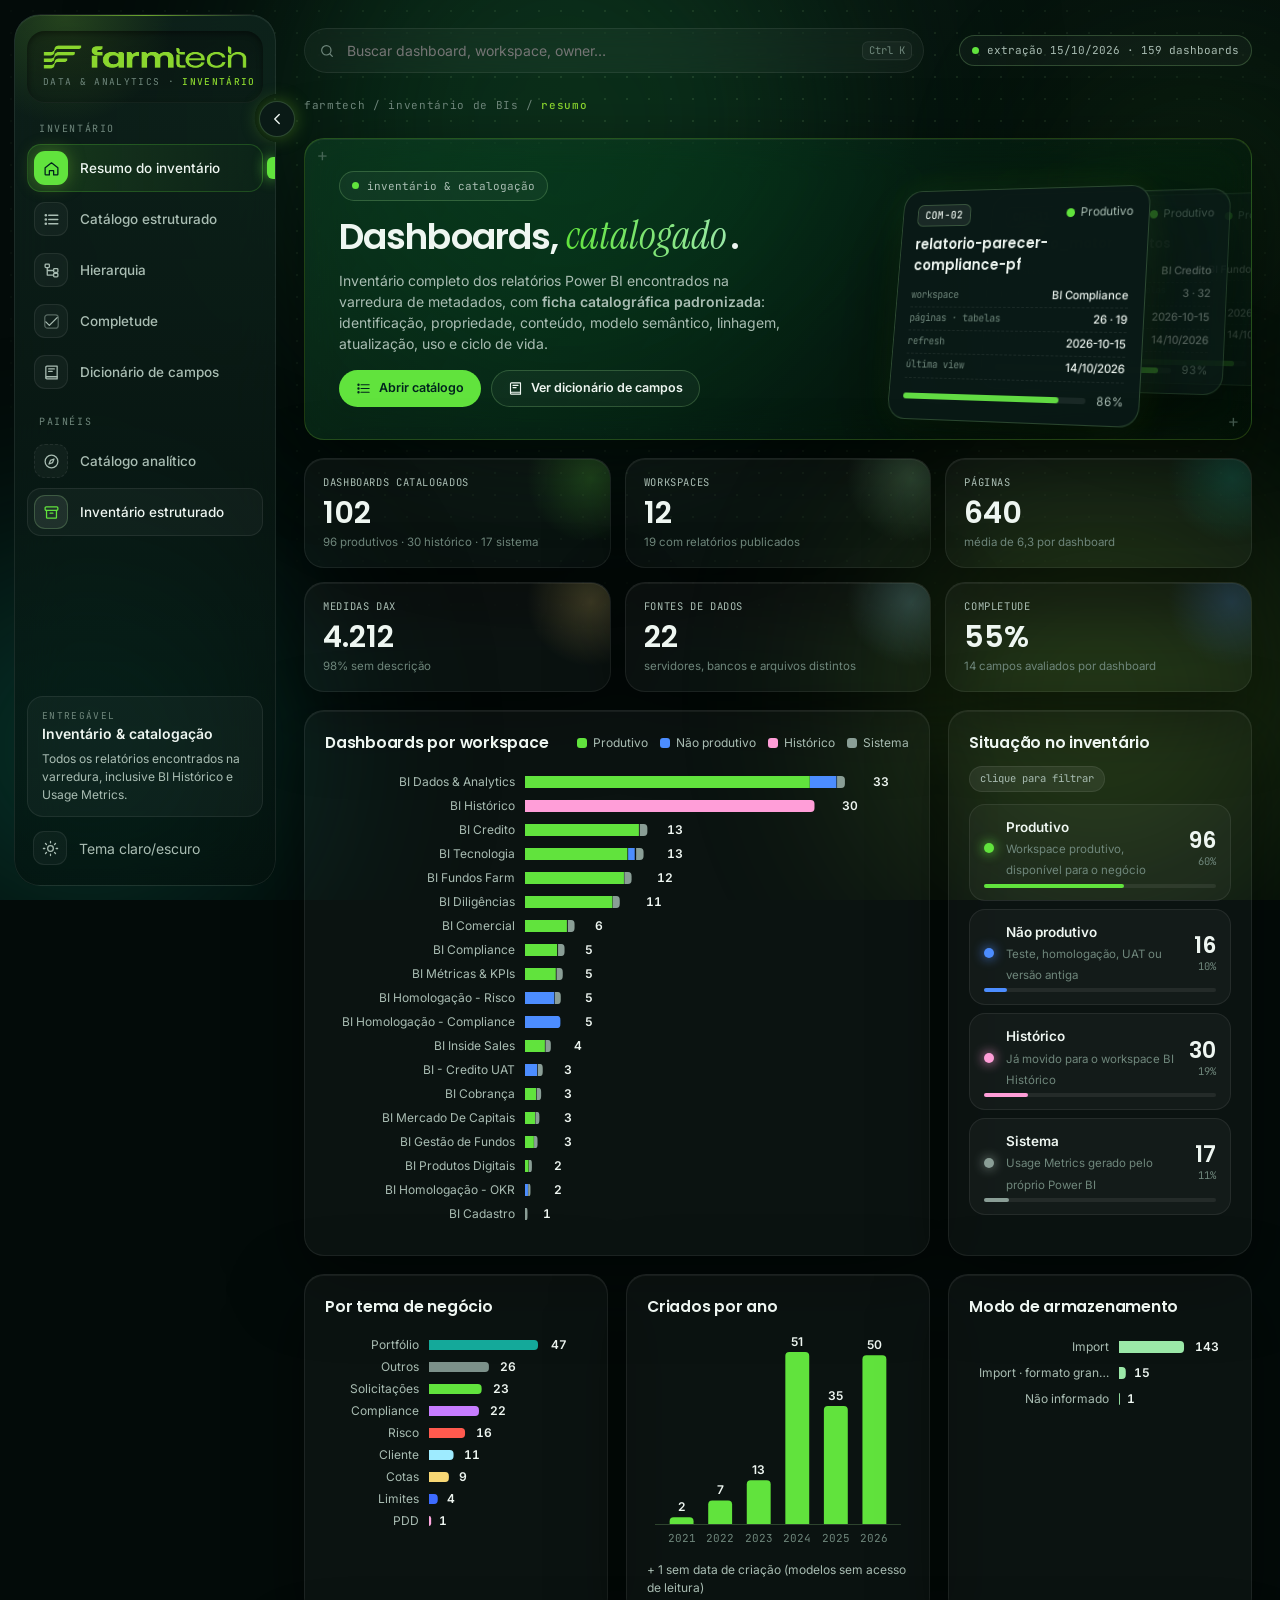
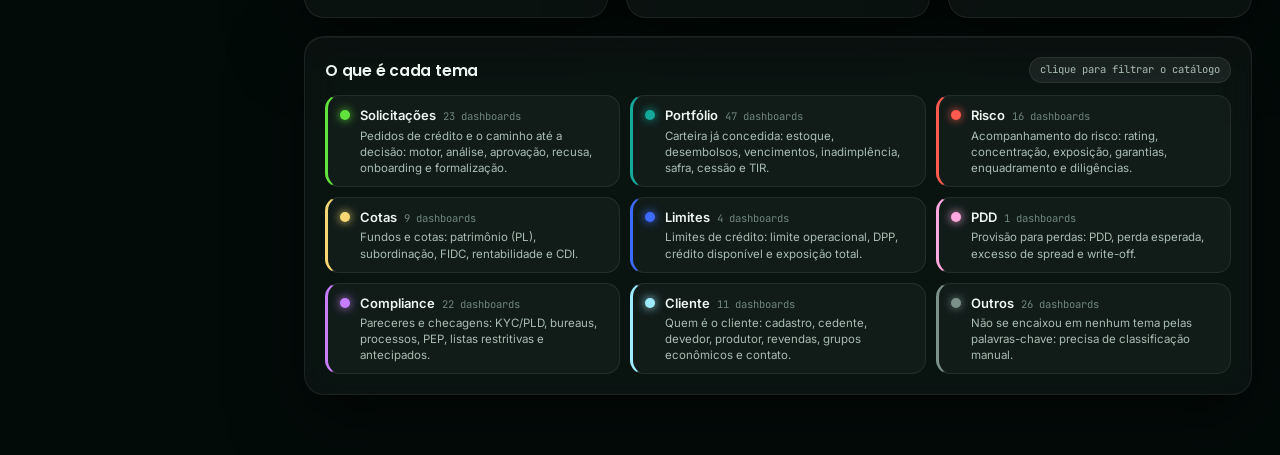
==== commit 7a24d347: "Extração: retry de falhas de rede, isolamento de erro por modelo e filtro de relatórios de sistema" ====
--- a/03-dashboard/inventario.html
+++ b/03-dashboard/inventario.html
@@ -75,7 +75,6 @@
       </header>
       <div class="page-head page-title">
         <div class="crumb">farmtech / inventário de BIs / <b id="viewKicker">resumo</b></div>
-        <h1 id="viewTitle">Inventário dos dashboards Power BI</h1>
       </div>
 
       <!-- ---------- RESUMO ---------- -->
@@ -83,7 +82,7 @@
         <div class="hero glass inv-hero">
           <div class="hero-txt">
             <span class="status-pill"><span class="dot"></span>inventário &amp; catalogação</span>
-            <h2>Cada dashboard, <span class="hl">catalogado</span>.</h2>
+            <h2>Dashboards, <span class="hl">catalogado</span>.</h2>
             <p class="muted">Inventário completo dos relatórios Power BI encontrados na varredura de metadados, com <b>ficha catalográfica padronizada</b>:
               identificação, propriedade, conteúdo, modelo semântico, linhagem, atualização, uso e ciclo de vida.</p>
             <div class="row gap" style="margin-top:4px">
